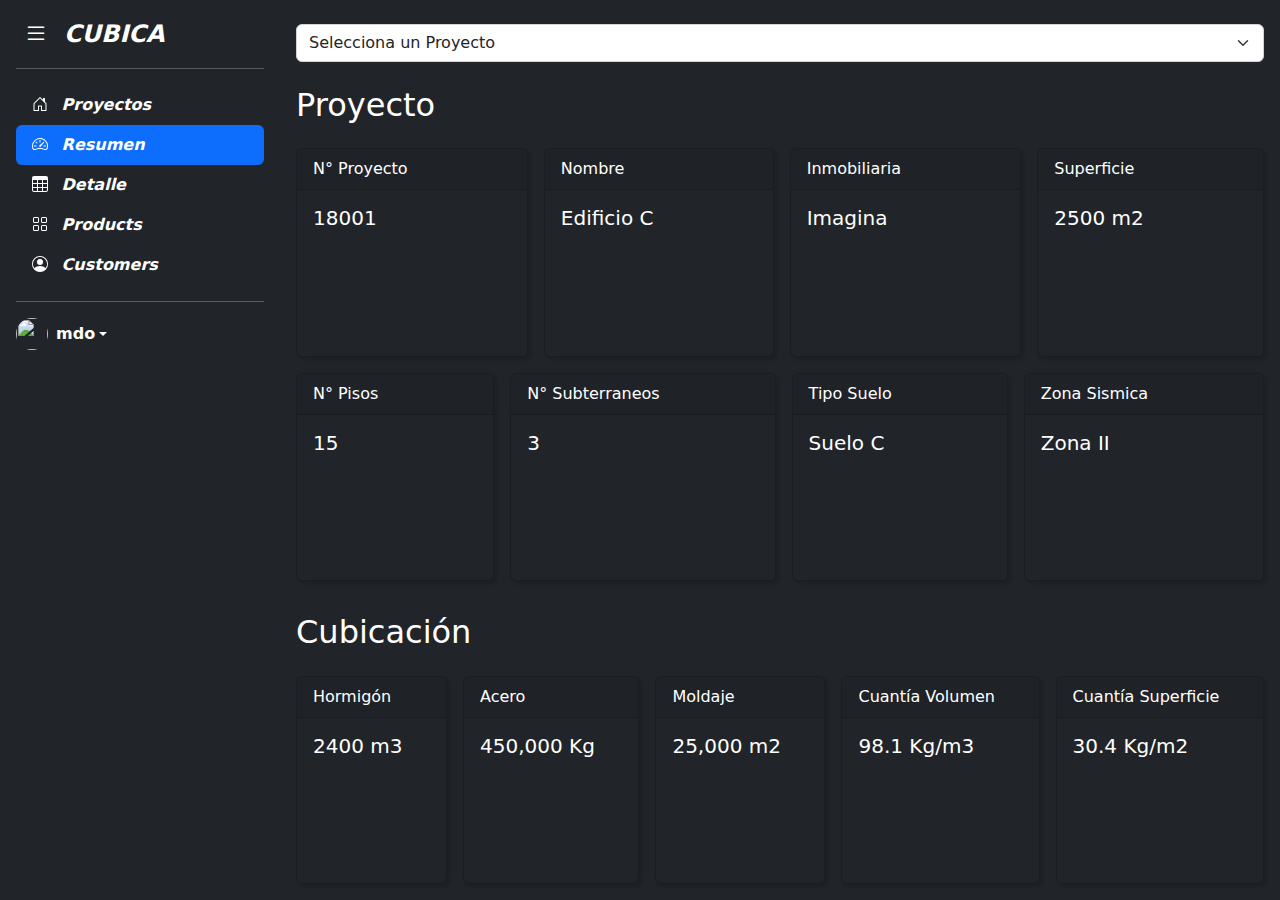
==== pages/dashboard.html @ cfa1e3fc "listadoDashboard" ====
<!doctype html>
<html lang="en">

<head>
  <meta charset="utf-8">
  <meta name="viewport" content="width=device-width, initial-scale=1">
  <meta name="description" content="">
  <meta name="author" content="Gabriel Jordan">
  <title>Cubicaciones Resumen</title>

  <!-- CSS only -->
  <link rel="stylesheet" href="../css/bootstrap.min.css">
  <link rel="stylesheet" href="../css/style.css">
  <link rel="stylesheet" href="../css/home.css">
  <link rel="stylesheet" href="https://cdn.jsdelivr.net/npm/bootstrap-icons@1.10.2/font/bootstrap-icons.css">

</head>

<body>

  <svg xmlns="http://www.w3.org/2000/svg" style="display: none;">
    <symbol id="bootstrap" viewBox="0 0 118 94">
      <title>Bootstrap</title>
      <path fill-rule="evenodd" clip-rule="evenodd"
        d="M24.509 0c-6.733 0-11.715 5.893-11.492 12.284.214 6.14-.064 14.092-2.066 20.577C8.943 39.365 5.547 43.485 0 44.014v5.972c5.547.529 8.943 4.649 10.951 11.153 2.002 6.485 2.28 14.437 2.066 20.577C12.794 88.106 17.776 94 24.51 94H93.5c6.733 0 11.714-5.893 11.491-12.284-.214-6.14.064-14.092 2.066-20.577 2.009-6.504 5.396-10.624 10.943-11.153v-5.972c-5.547-.529-8.934-4.649-10.943-11.153-2.002-6.484-2.28-14.437-2.066-20.577C105.214 5.894 100.233 0 93.5 0H24.508zM80 57.863C80 66.663 73.436 72 62.543 72H44a2 2 0 01-2-2V24a2 2 0 012-2h18.437c9.083 0 15.044 4.92 15.044 12.474 0 5.302-4.01 10.049-9.119 10.88v.277C75.317 46.394 80 51.21 80 57.863zM60.521 28.34H49.948v14.934h8.905c6.884 0 10.68-2.772 10.68-7.727 0-4.643-3.264-7.207-9.012-7.207zM49.948 49.2v16.458H60.91c7.167 0 10.964-2.876 10.964-8.281 0-5.406-3.903-8.178-11.425-8.178H49.948z">
      </path>
    </symbol>
    <symbol id="home" viewBox="0 0 16 16">
      <path
        d="M8.354 1.146a.5.5 0 0 0-.708 0l-6 6A.5.5 0 0 0 1.5 7.5v7a.5.5 0 0 0 .5.5h4.5a.5.5 0 0 0 .5-.5v-4h2v4a.5.5 0 0 0 .5.5H14a.5.5 0 0 0 .5-.5v-7a.5.5 0 0 0-.146-.354L13 5.793V2.5a.5.5 0 0 0-.5-.5h-1a.5.5 0 0 0-.5.5v1.293L8.354 1.146zM2.5 14V7.707l5.5-5.5 5.5 5.5V14H10v-4a.5.5 0 0 0-.5-.5h-3a.5.5 0 0 0-.5.5v4H2.5z" />
    </symbol>
    <symbol id="speedometer2" viewBox="0 0 16 16">
      <path
        d="M8 4a.5.5 0 0 1 .5.5V6a.5.5 0 0 1-1 0V4.5A.5.5 0 0 1 8 4zM3.732 5.732a.5.5 0 0 1 .707 0l.915.914a.5.5 0 1 1-.708.708l-.914-.915a.5.5 0 0 1 0-.707zM2 10a.5.5 0 0 1 .5-.5h1.586a.5.5 0 0 1 0 1H2.5A.5.5 0 0 1 2 10zm9.5 0a.5.5 0 0 1 .5-.5h1.5a.5.5 0 0 1 0 1H12a.5.5 0 0 1-.5-.5zm.754-4.246a.389.389 0 0 0-.527-.02L7.547 9.31a.91.91 0 1 0 1.302 1.258l3.434-4.297a.389.389 0 0 0-.029-.518z" />
      <path fill-rule="evenodd"
        d="M0 10a8 8 0 1 1 15.547 2.661c-.442 1.253-1.845 1.602-2.932 1.25C11.309 13.488 9.475 13 8 13c-1.474 0-3.31.488-4.615.911-1.087.352-2.49.003-2.932-1.25A7.988 7.988 0 0 1 0 10zm8-7a7 7 0 0 0-6.603 9.329c.203.575.923.876 1.68.63C4.397 12.533 6.358 12 8 12s3.604.532 4.923.96c.757.245 1.477-.056 1.68-.631A7 7 0 0 0 8 3z" />
    </symbol>
    <symbol id="table" viewBox="0 0 16 16">
      <path
        d="M0 2a2 2 0 0 1 2-2h12a2 2 0 0 1 2 2v12a2 2 0 0 1-2 2H2a2 2 0 0 1-2-2V2zm15 2h-4v3h4V4zm0 4h-4v3h4V8zm0 4h-4v3h3a1 1 0 0 0 1-1v-2zm-5 3v-3H6v3h4zm-5 0v-3H1v2a1 1 0 0 0 1 1h3zm-4-4h4V8H1v3zm0-4h4V4H1v3zm5-3v3h4V4H6zm4 4H6v3h4V8z" />
    </symbol>
    <symbol id="people-circle" viewBox="0 0 16 16">
      <path d="M11 6a3 3 0 1 1-6 0 3 3 0 0 1 6 0z" />
      <path fill-rule="evenodd"
        d="M0 8a8 8 0 1 1 16 0A8 8 0 0 1 0 8zm8-7a7 7 0 0 0-5.468 11.37C3.242 11.226 4.805 10 8 10s4.757 1.225 5.468 2.37A7 7 0 0 0 8 1z" />
    </symbol>
    <symbol id="grid" viewBox="0 0 16 16">
      <path
        d="M1 2.5A1.5 1.5 0 0 1 2.5 1h3A1.5 1.5 0 0 1 7 2.5v3A1.5 1.5 0 0 1 5.5 7h-3A1.5 1.5 0 0 1 1 5.5v-3zM2.5 2a.5.5 0 0 0-.5.5v3a.5.5 0 0 0 .5.5h3a.5.5 0 0 0 .5-.5v-3a.5.5 0 0 0-.5-.5h-3zm6.5.5A1.5 1.5 0 0 1 10.5 1h3A1.5 1.5 0 0 1 15 2.5v3A1.5 1.5 0 0 1 13.5 7h-3A1.5 1.5 0 0 1 9 5.5v-3zm1.5-.5a.5.5 0 0 0-.5.5v3a.5.5 0 0 0 .5.5h3a.5.5 0 0 0 .5-.5v-3a.5.5 0 0 0-.5-.5h-3zM1 10.5A1.5 1.5 0 0 1 2.5 9h3A1.5 1.5 0 0 1 7 10.5v3A1.5 1.5 0 0 1 5.5 15h-3A1.5 1.5 0 0 1 1 13.5v-3zm1.5-.5a.5.5 0 0 0-.5.5v3a.5.5 0 0 0 .5.5h3a.5.5 0 0 0 .5-.5v-3a.5.5 0 0 0-.5-.5h-3zm6.5.5A1.5 1.5 0 0 1 10.5 9h3a1.5 1.5 0 0 1 1.5 1.5v3a1.5 1.5 0 0 1-1.5 1.5h-3A1.5 1.5 0 0 1 9 13.5v-3zm1.5-.5a.5.5 0 0 0-.5.5v3a.5.5 0 0 0 .5.5h3a.5.5 0 0 0 .5-.5v-3a.5.5 0 0 0-.5-.5h-3z" />
    </symbol>
    <symbol id="collection" viewBox="0 0 16 16">
      <path
        d="M2.5 3.5a.5.5 0 0 1 0-1h11a.5.5 0 0 1 0 1h-11zm2-2a.5.5 0 0 1 0-1h7a.5.5 0 0 1 0 1h-7zM0 13a1.5 1.5 0 0 0 1.5 1.5h13A1.5 1.5 0 0 0 16 13V6a1.5 1.5 0 0 0-1.5-1.5h-13A1.5 1.5 0 0 0 0 6v7zm1.5.5A.5.5 0 0 1 1 13V6a.5.5 0 0 1 .5-.5h13a.5.5 0 0 1 .5.5v7a.5.5 0 0 1-.5.5h-13z" />
    </symbol>
    <symbol id="calendar3" viewBox="0 0 16 16">
      <path
        d="M14 0H2a2 2 0 0 0-2 2v12a2 2 0 0 0 2 2h12a2 2 0 0 0 2-2V2a2 2 0 0 0-2-2zM1 3.857C1 3.384 1.448 3 2 3h12c.552 0 1 .384 1 .857v10.286c0 .473-.448.857-1 .857H2c-.552 0-1-.384-1-.857V3.857z" />
      <path
        d="M6.5 7a1 1 0 1 0 0-2 1 1 0 0 0 0 2zm3 0a1 1 0 1 0 0-2 1 1 0 0 0 0 2zm3 0a1 1 0 1 0 0-2 1 1 0 0 0 0 2zm-9 3a1 1 0 1 0 0-2 1 1 0 0 0 0 2zm3 0a1 1 0 1 0 0-2 1 1 0 0 0 0 2zm3 0a1 1 0 1 0 0-2 1 1 0 0 0 0 2zm3 0a1 1 0 1 0 0-2 1 1 0 0 0 0 2zm-9 3a1 1 0 1 0 0-2 1 1 0 0 0 0 2zm3 0a1 1 0 1 0 0-2 1 1 0 0 0 0 2zm3 0a1 1 0 1 0 0-2 1 1 0 0 0 0 2z" />
    </symbol>
    <symbol id="chat-quote-fill" viewBox="0 0 16 16">
      <path
        d="M16 8c0 3.866-3.582 7-8 7a9.06 9.06 0 0 1-2.347-.306c-.584.296-1.925.864-4.181 1.234-.2.032-.352-.176-.273-.362.354-.836.674-1.95.77-2.966C.744 11.37 0 9.76 0 8c0-3.866 3.582-7 8-7s8 3.134 8 7zM7.194 6.766a1.688 1.688 0 0 0-.227-.272 1.467 1.467 0 0 0-.469-.324l-.008-.004A1.785 1.785 0 0 0 5.734 6C4.776 6 4 6.746 4 7.667c0 .92.776 1.666 1.734 1.666.343 0 .662-.095.931-.26-.137.389-.39.804-.81 1.22a.405.405 0 0 0 .011.59c.173.16.447.155.614-.01 1.334-1.329 1.37-2.758.941-3.706a2.461 2.461 0 0 0-.227-.4zM11 9.073c-.136.389-.39.804-.81 1.22a.405.405 0 0 0 .012.59c.172.16.446.155.613-.01 1.334-1.329 1.37-2.758.942-3.706a2.466 2.466 0 0 0-.228-.4 1.686 1.686 0 0 0-.227-.273 1.466 1.466 0 0 0-.469-.324l-.008-.004A1.785 1.785 0 0 0 10.07 6c-.957 0-1.734.746-1.734 1.667 0 .92.777 1.666 1.734 1.666.343 0 .662-.095.931-.26z" />
    </symbol>
    <symbol id="cpu-fill" viewBox="0 0 16 16">
      <path d="M6.5 6a.5.5 0 0 0-.5.5v3a.5.5 0 0 0 .5.5h3a.5.5 0 0 0 .5-.5v-3a.5.5 0 0 0-.5-.5h-3z" />
      <path
        d="M5.5.5a.5.5 0 0 0-1 0V2A2.5 2.5 0 0 0 2 4.5H.5a.5.5 0 0 0 0 1H2v1H.5a.5.5 0 0 0 0 1H2v1H.5a.5.5 0 0 0 0 1H2v1H.5a.5.5 0 0 0 0 1H2A2.5 2.5 0 0 0 4.5 14v1.5a.5.5 0 0 0 1 0V14h1v1.5a.5.5 0 0 0 1 0V14h1v1.5a.5.5 0 0 0 1 0V14h1v1.5a.5.5 0 0 0 1 0V14a2.5 2.5 0 0 0 2.5-2.5h1.5a.5.5 0 0 0 0-1H14v-1h1.5a.5.5 0 0 0 0-1H14v-1h1.5a.5.5 0 0 0 0-1H14v-1h1.5a.5.5 0 0 0 0-1H14A2.5 2.5 0 0 0 11.5 2V.5a.5.5 0 0 0-1 0V2h-1V.5a.5.5 0 0 0-1 0V2h-1V.5a.5.5 0 0 0-1 0V2h-1V.5zm1 4.5h3A1.5 1.5 0 0 1 11 6.5v3A1.5 1.5 0 0 1 9.5 11h-3A1.5 1.5 0 0 1 5 9.5v-3A1.5 1.5 0 0 1 6.5 5z" />
    </symbol>
    <symbol id="gear-fill" viewBox="0 0 16 16">
      <path
        d="M9.405 1.05c-.413-1.4-2.397-1.4-2.81 0l-.1.34a1.464 1.464 0 0 1-2.105.872l-.31-.17c-1.283-.698-2.686.705-1.987 1.987l.169.311c.446.82.023 1.841-.872 2.105l-.34.1c-1.4.413-1.4 2.397 0 2.81l.34.1a1.464 1.464 0 0 1 .872 2.105l-.17.31c-.698 1.283.705 2.686 1.987 1.987l.311-.169a1.464 1.464 0 0 1 2.105.872l.1.34c.413 1.4 2.397 1.4 2.81 0l.1-.34a1.464 1.464 0 0 1 2.105-.872l.31.17c1.283.698 2.686-.705 1.987-1.987l-.169-.311a1.464 1.464 0 0 1 .872-2.105l.34-.1c1.4-.413 1.4-2.397 0-2.81l-.34-.1a1.464 1.464 0 0 1-.872-2.105l.17-.31c.698-1.283-.705-2.686-1.987-1.987l-.311.169a1.464 1.464 0 0 1-2.105-.872l-.1-.34zM8 10.93a2.929 2.929 0 1 1 0-5.86 2.929 2.929 0 0 1 0 5.858z" />
    </symbol>
    <symbol id="speedometer" viewBox="0 0 16 16">
      <path
        d="M8 2a.5.5 0 0 1 .5.5V4a.5.5 0 0 1-1 0V2.5A.5.5 0 0 1 8 2zM3.732 3.732a.5.5 0 0 1 .707 0l.915.914a.5.5 0 1 1-.708.708l-.914-.915a.5.5 0 0 1 0-.707zM2 8a.5.5 0 0 1 .5-.5h1.586a.5.5 0 0 1 0 1H2.5A.5.5 0 0 1 2 8zm9.5 0a.5.5 0 0 1 .5-.5h1.5a.5.5 0 0 1 0 1H12a.5.5 0 0 1-.5-.5zm.754-4.246a.389.389 0 0 0-.527-.02L7.547 7.31A.91.91 0 1 0 8.85 8.569l3.434-4.297a.389.389 0 0 0-.029-.518z" />
      <path fill-rule="evenodd"
        d="M6.664 15.889A8 8 0 1 1 9.336.11a8 8 0 0 1-2.672 15.78zm-4.665-4.283A11.945 11.945 0 0 1 8 10c2.186 0 4.236.585 6.001 1.606a7 7 0 1 0-12.002 0z" />
    </symbol>
    <symbol id="toggles2" viewBox="0 0 16 16">
      <path d="M9.465 10H12a2 2 0 1 1 0 4H9.465c.34-.588.535-1.271.535-2 0-.729-.195-1.412-.535-2z" />
      <path
        d="M6 15a3 3 0 1 0 0-6 3 3 0 0 0 0 6zm0 1a4 4 0 1 1 0-8 4 4 0 0 1 0 8zm.535-10a3.975 3.975 0 0 1-.409-1H4a1 1 0 0 1 0-2h2.126c.091-.355.23-.69.41-1H4a2 2 0 1 0 0 4h2.535z" />
      <path d="M14 4a4 4 0 1 1-8 0 4 4 0 0 1 8 0z" />
    </symbol>
    <symbol id="tools" viewBox="0 0 16 16">
      <path
        d="M1 0L0 1l2.2 3.081a1 1 0 0 0 .815.419h.07a1 1 0 0 1 .708.293l2.675 2.675-2.617 2.654A3.003 3.003 0 0 0 0 13a3 3 0 1 0 5.878-.851l2.654-2.617.968.968-.305.914a1 1 0 0 0 .242 1.023l3.356 3.356a1 1 0 0 0 1.414 0l1.586-1.586a1 1 0 0 0 0-1.414l-3.356-3.356a1 1 0 0 0-1.023-.242L10.5 9.5l-.96-.96 2.68-2.643A3.005 3.005 0 0 0 16 3c0-.269-.035-.53-.102-.777l-2.14 2.141L12 4l-.364-1.757L13.777.102a3 3 0 0 0-3.675 3.68L7.462 6.46 4.793 3.793a1 1 0 0 1-.293-.707v-.071a1 1 0 0 0-.419-.814L1 0zm9.646 10.646a.5.5 0 0 1 .708 0l3 3a.5.5 0 0 1-.708.708l-3-3a.5.5 0 0 1 0-.708zM3 11l.471.242.529.026.287.445.445.287.026.529L5 13l-.242.471-.026.529-.445.287-.287.445-.529.026L3 15l-.471-.242L2 14.732l-.287-.445L1.268 14l-.026-.529L1 13l.242-.471.026-.529.445-.287.287-.445.529-.026L3 11z" />
    </symbol>
    <symbol id="chevron-right" viewBox="0 0 16 16">
      <path fill-rule="evenodd"
        d="M4.646 1.646a.5.5 0 0 1 .708 0l6 6a.5.5 0 0 1 0 .708l-6 6a.5.5 0 0 1-.708-.708L10.293 8 4.646 2.354a.5.5 0 0 1 0-.708z" />
    </symbol>
    <symbol id="geo-fill" viewBox="0 0 16 16">
      <path fill-rule="evenodd"
        d="M4 4a4 4 0 1 1 4.5 3.969V13.5a.5.5 0 0 1-1 0V7.97A4 4 0 0 1 4 3.999zm2.493 8.574a.5.5 0 0 1-.411.575c-.712.118-1.28.295-1.655.493a1.319 1.319 0 0 0-.37.265.301.301 0 0 0-.057.09V14l.002.008a.147.147 0 0 0 .016.033.617.617 0 0 0 .145.15c.165.13.435.27.813.395.751.25 1.82.414 3.024.414s2.273-.163 3.024-.414c.378-.126.648-.265.813-.395a.619.619 0 0 0 .146-.15.148.148 0 0 0 .015-.033L12 14v-.004a.301.301 0 0 0-.057-.09 1.318 1.318 0 0 0-.37-.264c-.376-.198-.943-.375-1.655-.493a.5.5 0 1 1 .164-.986c.77.127 1.452.328 1.957.594C12.5 13 13 13.4 13 14c0 .426-.26.752-.544.977-.29.228-.68.413-1.116.558-.878.293-2.059.465-3.34.465-1.281 0-2.462-.172-3.34-.465-.436-.145-.826-.33-1.116-.558C3.26 14.752 3 14.426 3 14c0-.599.5-1 .961-1.243.505-.266 1.187-.467 1.957-.594a.5.5 0 0 1 .575.411z" />
    </symbol>
  </svg>

  <main class="d-flex flex-nowrap ">
    <!-- <button class="btn btn-secondary m-2 position-absolute rounded-circle bg-dark">
      <i class="bi bi-list" style="font-size: 1.5rem;"></i>
    </button> -->
    <h1 class="visually-hidden">Sidebars examples</h1>
    <div class="d-flex flex-column flex-shrink-0 p-3 text-bg-dark d-none d-sm-inline" style="width: 280px; height: 100vh;" id="navBarDesktop">
      <a href="https://www.btd.cl" class="d-flex align-items-center mb-3 mb-md-0 me-md-auto text-white text-decoration-none">
        <i class="bi bi-list mx-2" style="font-size: 1.5rem;"></i>
        <span class="fs-4 mx-2 fst-italic fw-semibold">CUBICA</span>
      </a>
      <hr>
      <ul class="nav nav-pills flex-column mb-auto fst-italic fw-semibold">
        <li class="nav-item">
          <a href="./home.html" class="nav-link text-white" aria-current="page">
            <svg class="bi pe-none me-2" width="16" height="16">
              <use xlink:href="#home" />
            </svg>
            Proyectos
          </a>
        </li>
        <li>
          <a href="#" class="nav-link text-white active">
            <svg class="bi pe-none me-2" width="16" height="16">
              <use xlink:href="#speedometer2" />
            </svg>
            Resumen
          </a>
        </li>
        <li>
          <a href="./detalle.html" class="nav-link text-white">
            <svg class="bi pe-none me-2" width="16" height="16">
              <use xlink:href="#table" />
            </svg>
            Detalle
          </a>
        </li>
        <li>
          <a href="#" class="nav-link text-white">
            <svg class="bi pe-none me-2" width="16" height="16">
              <use xlink:href="#grid" />
            </svg>
            Products
          </a>
        </li>
        <li>
          <a href="#" class="nav-link text-white">
            <svg class="bi pe-none me-2" width="16" height="16">
              <use xlink:href="#people-circle" />
            </svg>
            Customers
          </a>
        </li>
      </ul>
      <hr>
      <div class="dropdown">
        <a href="#" class="d-flex align-items-center text-white text-decoration-none dropdown-toggle"
          data-bs-toggle="dropdown" aria-expanded="false">
          <img src="https://github.com/mdo.png" alt="" width="32" height="32" class="rounded-circle me-2">
          <strong>mdo</strong>
        </a>
        <ul class="dropdown-menu dropdown-menu-dark text-small shadow">
          <li><a class="dropdown-item" href="#">New project...</a></li>
          <li><a class="dropdown-item" href="#">Settings</a></li>
          <li><a class="dropdown-item" href="#">Profile</a></li>
          <li>
            <hr class="dropdown-divider">
          </li>
          <li><a class="dropdown-item" href="#">Sign out</a></li>
        </ul>
      </div>
    </div>

    
    <div class="d-flex flex-column flex-shrink-0 bg-dark d-sm-none justify-content-center align-items-center " style="width: auto;" id="navBarMobile">
      <a href="https://www.btd.cl" class="d-block py-3 link-light text-decoration-none" title="Icon-only" data-bs-toggle="tooltip" data-bs-placement="right" onclick="">
        <i class="bi bi-list mx-2" style="font-size: 1.5rem;"></i>
        <span class="visually-hidden">Icon-only</span>
      </a>
      <ul class="nav nav-pills nav-flush flex-column mb-auto text-center">
        <li class="nav-item">
          <a href="./home.html" class="nav-link link-light py-3 border-bottom rounded-0" aria-current="page" title="Home" data-bs-toggle="tooltip" data-bs-placement="right">
            <svg class="bi pe-none" width="24" height="24" role="img" aria-label="Home"><use xlink:href="#home"/></svg>
          </a>
        </li>
        <li>
          <a href="#" class="nav-link active link-light py-3 border-bottom rounded-0" title="Resumen" data-bs-toggle="tooltip" data-bs-placement="right">
            <svg class="bi pe-none" width="24" height="24" role="img" aria-label="Dashboard"><use xlink:href="#speedometer2"/></svg>
          </a>
        </li>
        <li>
          <a href="./detalle.html" class="nav-link link-light py-3 border-bottom rounded-0" title="Detalle" data-bs-toggle="tooltip" data-bs-placement="right">
            <svg class="bi pe-none" width="24" height="24" role="img" aria-label="Orders"><use xlink:href="#table"/></svg>
          </a>
        </li>
        <li>
          <a href="#" class="nav-link link-light py-3 border-bottom rounded-0" title="Products" data-bs-toggle="tooltip" data-bs-placement="right">
            <svg class="bi pe-none" width="24" height="24" role="img" aria-label="Products"><use xlink:href="#grid"/></svg>
          </a>
        </li>
        <li>
          <a href="#" class="nav-link link-light py-3 border-bottom rounded-0" title="Customers" data-bs-toggle="tooltip" data-bs-placement="right">
            <svg class="bi pe-none" width="24" height="24" role="img" aria-label="Customers"><use xlink:href="#people-circle"/></svg>
          </a>
        </li>
      </ul>
      <div class="dropdown border-top px-2">
        <a href="#" class="d-flex align-items-center justify-content-center py-3 link-light text-decoration-none dropdown-toggle" data-bs-toggle="dropdown" aria-expanded="false">
          <img src="https://github.com/mdo.png" alt="mdo" width="24" height="24" class="rounded-circle">
        </a>
        <ul class="dropdown-menu text-small shadow">
          <li><a class="dropdown-item" href="#">New project...</a></li>
          <li><a class="dropdown-item" href="#">Settings</a></li>
          <li><a class="dropdown-item" href="#">Profile</a></li>
          <li><hr class="dropdown-divider"></li>
          <li><a class="dropdown-item" href="#">Sign out</a></li>
        </ul>
      </div>
    </div>

    <div class="col d-flex flex-column overflow-auto bg-dark scroll p-3 gap-2 gap-sm-3">
      <input type="file" name="cbc" id="cbcExcel" src="../database/cubicaciones.xlsm" style="display: none;">
      <!-- <input class="form-control my-3 w-50 align-self-center" id="searchInput" type="text" placeholder="Buscar" aria-label="default input example" onkeyup="tableSearch()"> -->
      <select class="form-select my-2  align-self-center" aria-label="Default select example" id="proyectselector"  onchange="proyectListChange()">
        <option selected>Selecciona un Proyecto</option>
      </select>
      
      <h2 class="text-white">Proyecto</h2>
      <div class="d-flex flex-row gap-2 gap-sm-3 flex-fill flex-wrap">

        <div class="card card-shadow bg-dark text-white flex-fill" style="max-width: auto;" id="card_Codigo">
          <div class="card-header">N° Proyecto</div>
          <div class="card-body">
            <h5 class="card-title">18001</h5>
            <p class="card-text"></p>
          </div>
        </div>

        <div class="card card-shadow bg-dark text-white flex-fill" style="max-width: auto;" id="card_Proyecto">
          <div class="card-header">Nombre</div>
          <div class="card-body">
            <h5 class="card-title">Edificio C</h5>
            <p class="card-text"></p>
          </div>
        </div>
  
        <div class="card card-shadow bg-dark text-white flex-fill" style="max-width: auto;" id="card_Inmobiliaria">
          <div class="card-header">Inmobiliaria</div>
          <div class="card-body">
            <h5 class="card-title">Imagina</h5>
            <p class="card-text"></p>
          </div>
        </div>

        <div class="card card-shadow bg-dark text-white flex-fill" style="max-width: auto;" id="card_Superficie">
          <div class="card-header">Superficie</div>
          <div class="card-body">
            <h5 class="card-title">2500 m2</h5>
            <p class="card-text"></p>
          </div>
        </div>

      </div>

      <div class="d-flex flex-row gap-2 gap-sm-3 flex-fill flex-wrap">

        <div class="card card-shadow bg-dark text-white flex-fill" style="max-width: auto;" id="card_Pisos">
          <div class="card-header">N° Pisos</div>
          <div class="card-body">
            <h5 class="card-title">15</h5>
            <p class="card-text"></p>
          </div>
        </div>

        <div class="card card-shadow bg-dark text-white flex-fill" style="max-width: auto;" id="card_Subs">
          <div class="card-header">N° Subterraneos</div>
          <div class="card-body">
            <h5 class="card-title">3</h5>
            <p class="card-text"></p>
          </div>
        </div>

        <div class="card card-shadow bg-dark text-white flex-fill" style="max-width: auto;" id="card_Suelo">
          <div class="card-header">Tipo Suelo</div>
          <div class="card-body">
            <h5 class="card-title">Suelo C</h5>
            <p class="card-text"></p>
          </div>
        </div>

        <div class="card card-shadow bg-dark text-white flex-fill" style="max-width: auto;" id="card_Zona">
          <div class="card-header">Zona Sismica</div>
          <div class="card-body">
            <h5 class="card-title">Zona II</h5>
            <p class="card-text"></p>
          </div>
        </div>

      </div>

      <h2 class="text-white mt-3">Cubicación</h2>
      <div class="d-flex flex-row  gap-2 gap-sm-3 flex-fill flex-wrap">

          <div class="card card-shadow bg-dark text-white flex-fill" style="max-width: auto;" id="card_Hormigon">
            <div class="card-header">Hormigón</div>
            <div class="card-body">
              <h5 class="card-title">2400 m3</h5>
              <p class="card-text"></p>
            </div>
          </div>

          <div class="card card-shadow bg-dark text-white flex-fill" style="max-width: auto;" id="card_Acero">
            <div class="card-header">Acero</div>
            <div class="card-body">
              <h5 class="card-title">450,000 Kg</h5>
              <p class="card-text"></p>
            </div>
          </div>

          <div class="card card-shadow bg-dark text-white flex-fill" style="max-width: auto;" id="card_Moldaje">
            <div class="card-header">Moldaje</div>
            <div class="card-body">
              <h5 class="card-title">25,000 m2</h5>
              <p class="card-text"></p>
            </div>
          </div>

          <div class="card card-shadow bg-dark text-white flex-fill" style="max-width: auto;" id="card_CuantiaV">
            <div class="card-header">Cuantía Volumen</div>
            <div class="card-body">
              <h5 class="card-title">98.1 Kg/m3</h5>
              <p class="card-text"></p>
            </div>
          </div>

          <div class="card card-shadow bg-dark text-white flex-fill" style="max-width: auto;" id="card_CuantiaS">
            <div class="card-header">Cuantía Superficie</div>
            <div class="card-body">
              <h5 class="card-title">30.4 Kg/m2</h5>
              <p class="card-text"></p>
            </div>
          </div>

      </div>
      
        


    </div>



  </main>


  <script src="https://unpkg.com/read-excel-file@5.x/bundle/read-excel-file.min.js"></script>
  <script src="../js/bootstrap.bundle.min.js"></script>
  <script src="../js/dashboard.js"></script>
  
  

</body>

</html>
---- css/style.css ----
*{  margin: 0;
    padding: 0;
    box-sizing: border-box;
    /* background-color: rgb(33, 37, 41); */
}
/* Sign In */
.bd-placeholder-img {
    font-size: 1.125rem;
    text-anchor: middle;
    -webkit-user-select: none;
    -moz-user-select: none;
    user-select: none;
}

@media (min-width: 768px) {
    .bd-placeholder-img-lg {
        font-size: 3.5rem;
    }
}

.b-example-divider {
    height: 3rem;
    background-color: rgba(0, 0, 0, 0.1);
    border: solid rgba(0, 0, 0, .15);
    border-width: 1px 0;
    box-shadow: inset 0 .5em 1.5em rgba(0, 0, 0, .1), inset 0 .125em .5em rgba(0, 0, 0, .15);
}

.b-example-vr {
    flex-shrink: 0;
    width: 1.5rem;
    height: 100vh;
}

.bi {
    vertical-align: -.125em;
    fill: currentColor;
}

.nav-scroller {
    position: relative;
    z-index: 2;
    height: 2.75rem;
    overflow-y: hidden;
}

.nav-scroller .nav {
    display: flex;
    flex-wrap: nowrap;
    padding-bottom: 1rem;
    margin-top: -1px;
    overflow-x: auto;
    text-align: center;
    white-space: nowrap;
    -webkit-overflow-scrolling: touch;
}

.card-shadow{
    /* box-shadow: rgba(0, 0, 0, 0.25) 0px 2px 5px -1px, rgba(0, 0, 0, 0.3) 0px 1px 3px -1px; */
    /* box-shadow: rgba(0, 0, 0, 0.2) 0px 5px 5px 0px; */
    /* box-shadow: rgba(5, 11, 14, 0.12) 0px 2px 4px 0px, rgba(6, 13, 15, 0.32) 0px 2px 16px 0px; */
    box-shadow: rgba(0, 0, 0, 0.15) 2.4px 2.4px 3.2px;
}
---- css/home.css ----
:root {
  --vh:vh;
}

body {
  min-height: 100vh;
  min-height: -webkit-fill-available;
  min-height: calc(var(--vh, 1vh) * 100);
}

html {
  height: -webkit-fill-available;
}

main {
  height: 100vh;
  height: -webkit-fill-available;
  height: calc(var(--vh, 1vh) * 100);
  max-height: 100vh;
  overflow-x: auto;
  overflow-y: hidden;
}

.dropdown-toggle { outline: 0; }

.btn-toggle {
  padding: .25rem .5rem;
  font-weight: 600;
  color: rgba(0, 0, 0, .65);
  background-color: transparent;
}
.btn-toggle:hover,
.btn-toggle:focus {
  color: rgba(0, 0, 0, .85);
  background-color: #d2f4ea;
}

.btn-toggle::before {
  width: 1.25em;
  line-height: 0;
  content: url("data:image/svg+xml,%3csvg xmlns='http://www.w3.org/2000/svg' width='16' height='16' viewBox='0 0 16 16'%3e%3cpath fill='none' stroke='rgba%280,0,0,.5%29' stroke-linecap='round' stroke-linejoin='round' stroke-width='2' d='M5 14l6-6-6-6'/%3e%3c/svg%3e");
  transition: transform .35s ease;
  transform-origin: .5em 50%;
}

.btn-toggle[aria-expanded="true"] {
  color: rgba(0, 0, 0, .85);
}
.btn-toggle[aria-expanded="true"]::before {
  transform: rotate(90deg);
}
.btn-toggle-nav a {
  padding: .1875rem .5rem;
  margin-top: .125rem;
  margin-left: 1.25rem;
}
.btn-toggle-nav a:hover,
.btn-toggle-nav a:focus {
  background-color: #d2f4ea;
}

.scrollarea {
  overflow-y: auto;
}

.dropdown-filtered { 
  font-weight: bold; 
}
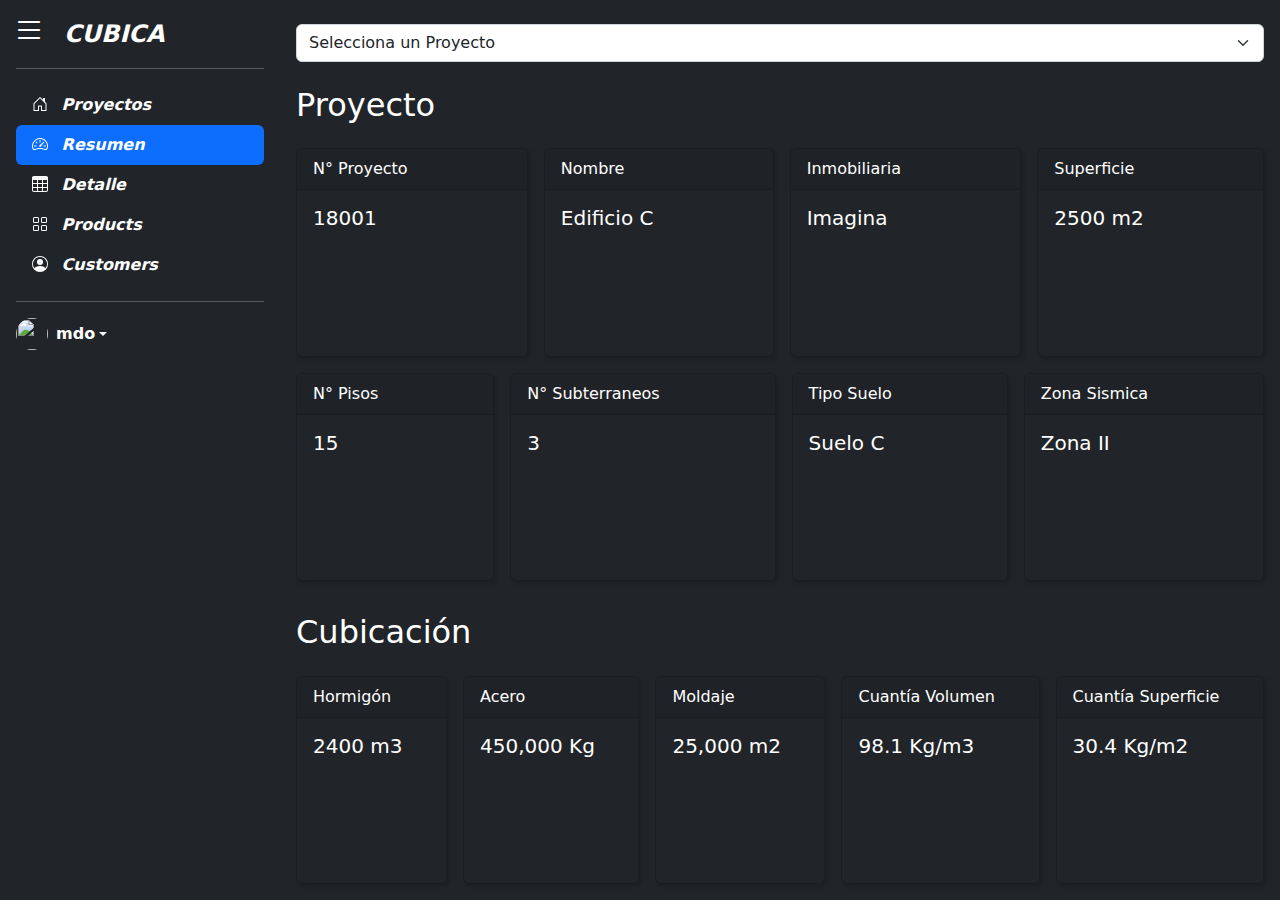
==== commit f77f0f6e: "navoffcanvas" ====
--- a/pages/dashboard.html
+++ b/pages/dashboard.html
@@ -169,16 +169,18 @@
       </div>
     </div>
 
+    <a class="d-block p-0 link-light text-decoration-none position-absolute" data-bs-toggle="collapse" href="#navBarMobile" role="button" aria-expanded="false" aria-controls="navBarMobile">
+      <button type="button" class="btn btn-dark" >
+        <i class="bi bi-list" style="font-size: 2rem;"></i>
+      </button>
+    </a>
     
-    <div class="d-flex flex-column flex-shrink-0 bg-dark d-sm-none justify-content-center align-items-center " style="width: auto;" id="navBarMobile">
-      <a href="https://www.btd.cl" class="d-block py-3 link-light text-decoration-none" title="Icon-only" data-bs-toggle="tooltip" data-bs-placement="right" onclick="">
-        <i class="bi bi-list mx-2" style="font-size: 1.5rem;"></i>
-        <span class="visually-hidden">Icon-only</span>
-      </a>
-      <ul class="nav nav-pills nav-flush flex-column mb-auto text-center">
+    <div class="d-flex flex-column flex-shrink-0 bg-dark d-sm-none justify-content-center align-items-center offcanvas offcanvas-start" style="width: auto;" id="navBarMobile">
+
+      <ul class="nav nav-pills nav-flush flex-column mb-auto text-center ">
         <li class="nav-item">
-          <a href="./home.html" class="nav-link link-light py-3 border-bottom rounded-0" aria-current="page" title="Home" data-bs-toggle="tooltip" data-bs-placement="right">
-            <svg class="bi pe-none" width="24" height="24" role="img" aria-label="Home"><use xlink:href="#home"/></svg>
+          <a class="d-block py-3 link-light border-bottom rounded-0" data-bs-toggle="collapse" href="#navBarMobile" role="button" aria-expanded="false" aria-controls="navBarMobile">
+            <button type="button" class="btn-close btn-close-white" aria-label="Close"></button>
           </a>
         </li>
         <li>
@@ -262,7 +264,7 @@
 
       <div class="d-flex flex-row gap-2 gap-sm-3 flex-fill flex-wrap">
 
-        <div class="card card-shadow bg-dark text-white flex-fill" style="max-width: auto;" id="card_Pisos">
+        <div class="card card-shadow card-transition bg-dark text-white flex-fill" style="max-width: auto;" id="card_Pisos">
           <div class="card-header">N° Pisos</div>
           <div class="card-body">
             <h5 class="card-title">15</h5>
@@ -270,7 +272,7 @@
           </div>
         </div>
 
-        <div class="card card-shadow bg-dark text-white flex-fill" style="max-width: auto;" id="card_Subs">
+        <div class="card card-shadow card-transition bg-dark text-white flex-fill" style="max-width: auto;" id="card_Subs">
           <div class="card-header">N° Subterraneos</div>
           <div class="card-body">
             <h5 class="card-title">3</h5>
@@ -278,7 +280,7 @@
           </div>
         </div>
 
-        <div class="card card-shadow bg-dark text-white flex-fill" style="max-width: auto;" id="card_Suelo">
+        <div class="card card-shadow card-transition bg-dark text-white flex-fill" style="max-width: auto;" id="card_Suelo">
           <div class="card-header">Tipo Suelo</div>
           <div class="card-body">
             <h5 class="card-title">Suelo C</h5>
@@ -286,7 +288,7 @@
           </div>
         </div>
 
-        <div class="card card-shadow bg-dark text-white flex-fill" style="max-width: auto;" id="card_Zona">
+        <div class="card card-shadow card-transition bg-dark text-white flex-fill" style="max-width: auto;" id="card_Zona">
           <div class="card-header">Zona Sismica</div>
           <div class="card-body">
             <h5 class="card-title">Zona II</h5>
@@ -299,7 +301,7 @@
       <h2 class="text-white mt-3">Cubicación</h2>
       <div class="d-flex flex-row  gap-2 gap-sm-3 flex-fill flex-wrap">
 
-          <div class="card card-shadow bg-dark text-white flex-fill" style="max-width: auto;" id="card_Hormigon">
+          <div class="card card-shadow card-transition bg-dark text-white flex-fill" style="max-width: auto;" id="card_Hormigon">
             <div class="card-header">Hormigón</div>
             <div class="card-body">
               <h5 class="card-title">2400 m3</h5>
@@ -307,7 +309,7 @@
             </div>
           </div>
 
-          <div class="card card-shadow bg-dark text-white flex-fill" style="max-width: auto;" id="card_Acero">
+          <div class="card card-shadow card-transition bg-dark text-white flex-fill" style="max-width: auto;" id="card_Acero">
             <div class="card-header">Acero</div>
             <div class="card-body">
               <h5 class="card-title">450,000 Kg</h5>
@@ -315,7 +317,7 @@
             </div>
           </div>
 
-          <div class="card card-shadow bg-dark text-white flex-fill" style="max-width: auto;" id="card_Moldaje">
+          <div class="card card-shadow card-transition bg-dark text-white flex-fill" style="max-width: auto;" id="card_Moldaje">
             <div class="card-header">Moldaje</div>
             <div class="card-body">
               <h5 class="card-title">25,000 m2</h5>
@@ -323,7 +325,7 @@
             </div>
           </div>
 
-          <div class="card card-shadow bg-dark text-white flex-fill" style="max-width: auto;" id="card_CuantiaV">
+          <div class="card card-shadow card-transition bg-dark text-white flex-fill" style="max-width: auto;" id="card_CuantiaV">
             <div class="card-header">Cuantía Volumen</div>
             <div class="card-body">
               <h5 class="card-title">98.1 Kg/m3</h5>
@@ -331,7 +333,7 @@
             </div>
           </div>
 
-          <div class="card card-shadow bg-dark text-white flex-fill" style="max-width: auto;" id="card_CuantiaS">
+          <div class="card card-shadow card-transition bg-dark text-white flex-fill" style="max-width: auto;" id="card_CuantiaS">
             <div class="card-header">Cuantía Superficie</div>
             <div class="card-body">
               <h5 class="card-title">30.4 Kg/m2</h5>
--- a/css/style.css
+++ b/css/style.css
@@ -62,3 +62,6 @@
     box-shadow: rgba(0, 0, 0, 0.15) 2.4px 2.4px 3.2px;
 }
 
+.card-transition{
+    transition: all 1s ease;
+}
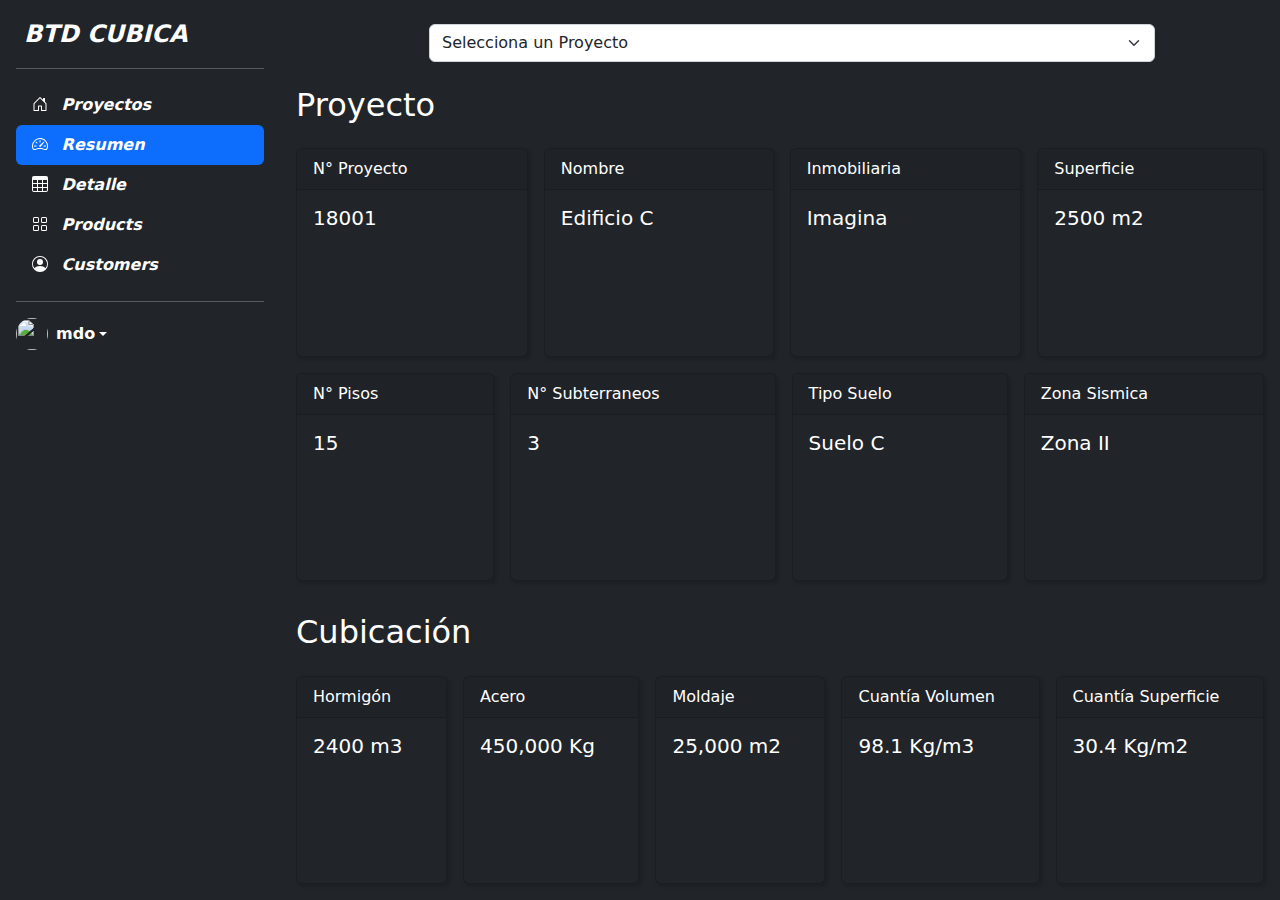
==== commit 6d138145: "updates" ====
--- a/pages/dashboard.html
+++ b/pages/dashboard.html
@@ -102,10 +102,10 @@
       <i class="bi bi-list" style="font-size: 1.5rem;"></i>
     </button> -->
     <h1 class="visually-hidden">Sidebars examples</h1>
-    <div class="d-flex flex-column flex-shrink-0 p-3 text-bg-dark d-none d-sm-inline" style="width: 280px; height: 100vh;" id="navBarDesktop">
+    <div class="d-flex flex-column flex-shrink-0 p-3 text-bg-dark d-none d-sm-inline shadow" style="width: 280px; " id="navBarDesktop">
       <a href="https://www.btd.cl" class="d-flex align-items-center mb-3 mb-md-0 me-md-auto text-white text-decoration-none">
-        <i class="bi bi-list mx-2" style="font-size: 1.5rem;"></i>
-        <span class="fs-4 mx-2 fst-italic fw-semibold">CUBICA</span>
+        <!-- <i class="bi bi-list mx-2" style="font-size: 1.5rem;"></i> -->
+        <span class="fs-4 mx-2 fst-italic fw-semibold">BTD CUBICA</span>
       </a>
       <hr>
       <ul class="nav nav-pills flex-column mb-auto fst-italic fw-semibold">
@@ -169,13 +169,13 @@
       </div>
     </div>
 
-    <a class="d-block p-0 link-light text-decoration-none position-absolute" data-bs-toggle="collapse" href="#navBarMobile" role="button" aria-expanded="false" aria-controls="navBarMobile">
+    <a class="d-block d-sm-none p-0 m-2 link-light text-decoration-none position-absolute" data-bs-toggle="collapse" href="#navBarMobile" role="button" aria-expanded="false" aria-controls="navBarMobile">
       <button type="button" class="btn btn-dark" >
         <i class="bi bi-list" style="font-size: 2rem;"></i>
       </button>
     </a>
     
-    <div class="d-flex flex-column flex-shrink-0 bg-dark d-sm-none justify-content-center align-items-center offcanvas offcanvas-start" style="width: auto;" id="navBarMobile">
+    <div class="d-flex flex-column flex-shrink-0 bg-dark d-sm-none justify-content-center align-items-center offcanvas offcanvas-start card-shadow" style="width: auto;" id="navBarMobile">
 
       <ul class="nav nav-pills nav-flush flex-column mb-auto text-center ">
         <li class="nav-item">
@@ -221,7 +221,7 @@
     <div class="col d-flex flex-column overflow-auto bg-dark scroll p-3 gap-2 gap-sm-3">
       <input type="file" name="cbc" id="cbcExcel" src="../database/cubicaciones.xlsm" style="display: none;">
       <!-- <input class="form-control my-3 w-50 align-self-center" id="searchInput" type="text" placeholder="Buscar" aria-label="default input example" onkeyup="tableSearch()"> -->
-      <select class="form-select my-2  align-self-center" aria-label="Default select example" id="proyectselector"  onchange="proyectListChange()">
+      <select class="form-select my-2 w-75 ms-4 align-self-center" aria-label="Default select example" id="proyectselector"  onchange="proyectListChange()">
         <option selected>Selecciona un Proyecto</option>
       </select>
       
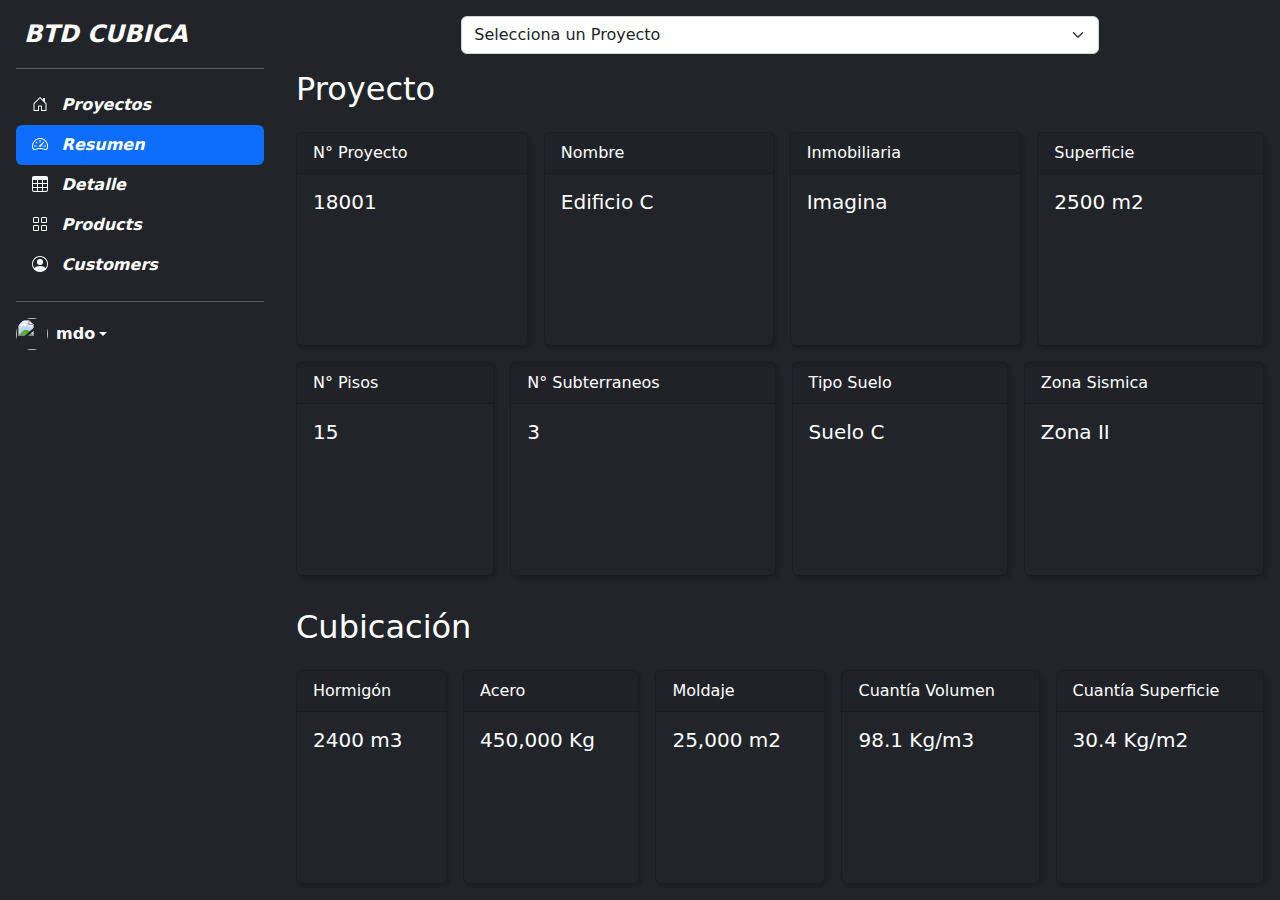
==== commit 49d538ca: "entrega 2" ====
--- a/pages/dashboard.html
+++ b/pages/dashboard.html
@@ -169,37 +169,38 @@
       </div>
     </div>
 
-    <a class="d-block d-sm-none p-0 m-2 link-light text-decoration-none position-absolute" data-bs-toggle="collapse" href="#navBarMobile" role="button" aria-expanded="false" aria-controls="navBarMobile">
-      <button type="button" class="btn btn-dark" >
-        <i class="bi bi-list" style="font-size: 2rem;"></i>
-      </button>
-    </a>
+
     
     <div class="d-flex flex-column flex-shrink-0 bg-dark d-sm-none justify-content-center align-items-center offcanvas offcanvas-start card-shadow" style="width: auto;" id="navBarMobile">
 
       <ul class="nav nav-pills nav-flush flex-column mb-auto text-center ">
         <li class="nav-item">
-          <a class="d-block py-3 link-light border-bottom rounded-0" data-bs-toggle="collapse" href="#navBarMobile" role="button" aria-expanded="false" aria-controls="navBarMobile">
+          <a class="nav-link p-4 link-light border-bottom rounded-0" data-bs-toggle="collapse" href="#navBarMobile" role="button" aria-expanded="false" aria-controls="navBarMobile">
             <button type="button" class="btn-close btn-close-white" aria-label="Close"></button>
           </a>
         </li>
-        <li>
-          <a href="#" class="nav-link active link-light py-3 border-bottom rounded-0" title="Resumen" data-bs-toggle="tooltip" data-bs-placement="right">
+        <li class="nav-item">
+          <a href="./home.html"class="nav-link link-light p-4 border-bottom rounded-0" aria-current="page" title="Home" data-bs-toggle="tooltip" data-bs-placement="right">
+            <svg class="bi pe-none" width="24" height="24" role="img" aria-label="Home"><use xlink:href="#home"/></svg>
+          </a>
+        </li>
+        <li>
+          <a href="#" class="nav-link active link-light p-4 border-bottom rounded-0" title="Resumen" data-bs-toggle="tooltip" data-bs-placement="right">
             <svg class="bi pe-none" width="24" height="24" role="img" aria-label="Dashboard"><use xlink:href="#speedometer2"/></svg>
           </a>
         </li>
         <li>
-          <a href="./detalle.html" class="nav-link link-light py-3 border-bottom rounded-0" title="Detalle" data-bs-toggle="tooltip" data-bs-placement="right">
+          <a href="./detalle.html" class="nav-link link-light p-4 border-bottom rounded-0" title="Detalle" data-bs-toggle="tooltip" data-bs-placement="right">
             <svg class="bi pe-none" width="24" height="24" role="img" aria-label="Orders"><use xlink:href="#table"/></svg>
           </a>
         </li>
         <li>
-          <a href="#" class="nav-link link-light py-3 border-bottom rounded-0" title="Products" data-bs-toggle="tooltip" data-bs-placement="right">
+          <a href="#" class="nav-link link-light p-4 border-bottom rounded-0" title="Products" data-bs-toggle="tooltip" data-bs-placement="right">
             <svg class="bi pe-none" width="24" height="24" role="img" aria-label="Products"><use xlink:href="#grid"/></svg>
           </a>
         </li>
         <li>
-          <a href="#" class="nav-link link-light py-3 border-bottom rounded-0" title="Customers" data-bs-toggle="tooltip" data-bs-placement="right">
+          <a href="#" class="nav-link link-light p-4 border-bottom rounded-0" title="Customers" data-bs-toggle="tooltip" data-bs-placement="right">
             <svg class="bi pe-none" width="24" height="24" role="img" aria-label="Customers"><use xlink:href="#people-circle"/></svg>
           </a>
         </li>
@@ -218,12 +219,27 @@
       </div>
     </div>
 
-    <div class="col d-flex flex-column overflow-auto bg-dark scroll p-3 gap-2 gap-sm-3">
+
+
+    <div class="container-fluid d-flex flex-column overflow-auto bg-dark scroll p-3 gap-2 gap-sm-3">
       <input type="file" name="cbc" id="cbcExcel" src="../database/cubicaciones.xlsm" style="display: none;">
       <!-- <input class="form-control my-3 w-50 align-self-center" id="searchInput" type="text" placeholder="Buscar" aria-label="default input example" onkeyup="tableSearch()"> -->
-      <select class="form-select my-2 w-75 ms-4 align-self-center" aria-label="Default select example" id="proyectselector"  onchange="proyectListChange()">
-        <option selected>Selecciona un Proyecto</option>
-      </select>
+
+        <div class="row">
+          <div class="col-2">
+            <a class="d-block d-sm-none link-light text-decoration-none" data-bs-toggle="collapse" href="#navBarMobile" role="button" aria-expanded="false" aria-controls="navBarMobile">
+              <button type="button" class="btn btn-dark btn-sm" >
+                <i class="bi bi-list" style="font-size: 2rem;"></i>
+              </button>
+            </a>
+          </div>
+          <div class="col-8 align-self-center">
+            <select class="form-select align-self-center" aria-label="Default select example" id="proyectselector"  onchange="proyectListChange()">
+              <option selected>Selecciona un Proyecto</option>
+            </select>
+          </div>
+        </div>
+ 
       
       <h2 class="text-white">Proyecto</h2>
       <div class="d-flex flex-row gap-2 gap-sm-3 flex-fill flex-wrap">
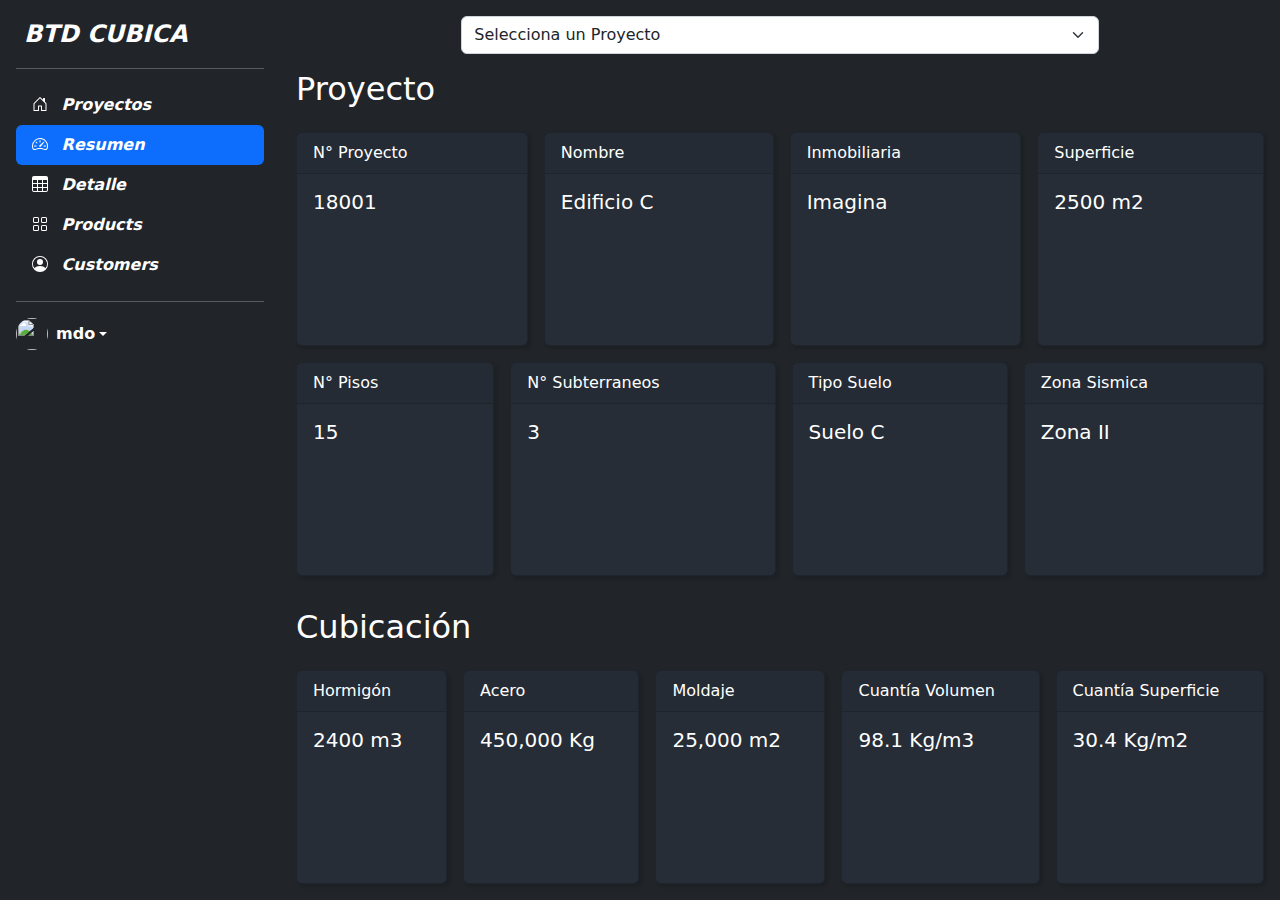
==== commit becf16e1: "colors" ====
--- a/pages/dashboard.html
+++ b/pages/dashboard.html
@@ -171,7 +171,7 @@
 
 
     
-    <div class="d-flex flex-column flex-shrink-0 bg-dark d-sm-none justify-content-center align-items-center offcanvas offcanvas-start card-shadow" style="width: auto;" id="navBarMobile">
+    <div class="d-flex flex-column flex-shrink-0 bg d-sm-none justify-content-center align-items-center offcanvas offcanvas-start card-shadow" style="width: auto;" id="navBarMobile">
 
       <ul class="nav nav-pills nav-flush flex-column mb-auto text-center ">
         <li class="nav-item">
@@ -244,7 +244,7 @@
       <h2 class="text-white">Proyecto</h2>
       <div class="d-flex flex-row gap-2 gap-sm-3 flex-fill flex-wrap">
 
-        <div class="card card-shadow bg-dark text-white flex-fill" style="max-width: auto;" id="card_Codigo">
+        <div class="card card-shadow bg text-white flex-fill" style="max-width: auto;" id="card_Codigo">
           <div class="card-header">N° Proyecto</div>
           <div class="card-body">
             <h5 class="card-title">18001</h5>
@@ -252,7 +252,7 @@
           </div>
         </div>
 
-        <div class="card card-shadow bg-dark text-white flex-fill" style="max-width: auto;" id="card_Proyecto">
+        <div class="card card-shadow bg text-white flex-fill" style="max-width: auto;" id="card_Proyecto">
           <div class="card-header">Nombre</div>
           <div class="card-body">
             <h5 class="card-title">Edificio C</h5>
@@ -260,7 +260,7 @@
           </div>
         </div>
   
-        <div class="card card-shadow bg-dark text-white flex-fill" style="max-width: auto;" id="card_Inmobiliaria">
+        <div class="card card-shadow bg text-white flex-fill" style="max-width: auto;" id="card_Inmobiliaria">
           <div class="card-header">Inmobiliaria</div>
           <div class="card-body">
             <h5 class="card-title">Imagina</h5>
@@ -268,7 +268,7 @@
           </div>
         </div>
 
-        <div class="card card-shadow bg-dark text-white flex-fill" style="max-width: auto;" id="card_Superficie">
+        <div class="card card-shadow bg text-white flex-fill" style="max-width: auto;" id="card_Superficie">
           <div class="card-header">Superficie</div>
           <div class="card-body">
             <h5 class="card-title">2500 m2</h5>
@@ -280,7 +280,7 @@
 
       <div class="d-flex flex-row gap-2 gap-sm-3 flex-fill flex-wrap">
 
-        <div class="card card-shadow card-transition bg-dark text-white flex-fill" style="max-width: auto;" id="card_Pisos">
+        <div class="card card-shadow card-transition bg text-white flex-fill" style="max-width: auto;" id="card_Pisos">
           <div class="card-header">N° Pisos</div>
           <div class="card-body">
             <h5 class="card-title">15</h5>
@@ -288,7 +288,7 @@
           </div>
         </div>
 
-        <div class="card card-shadow card-transition bg-dark text-white flex-fill" style="max-width: auto;" id="card_Subs">
+        <div class="card card-shadow card-transition bg text-white flex-fill" style="max-width: auto;" id="card_Subs">
           <div class="card-header">N° Subterraneos</div>
           <div class="card-body">
             <h5 class="card-title">3</h5>
@@ -296,7 +296,7 @@
           </div>
         </div>
 
-        <div class="card card-shadow card-transition bg-dark text-white flex-fill" style="max-width: auto;" id="card_Suelo">
+        <div class="card card-shadow card-transition bg text-white flex-fill" style="max-width: auto;" id="card_Suelo">
           <div class="card-header">Tipo Suelo</div>
           <div class="card-body">
             <h5 class="card-title">Suelo C</h5>
@@ -304,7 +304,7 @@
           </div>
         </div>
 
-        <div class="card card-shadow card-transition bg-dark text-white flex-fill" style="max-width: auto;" id="card_Zona">
+        <div class="card card-shadow card-transition bg text-white flex-fill" style="max-width: auto;" id="card_Zona">
           <div class="card-header">Zona Sismica</div>
           <div class="card-body">
             <h5 class="card-title">Zona II</h5>
@@ -317,7 +317,7 @@
       <h2 class="text-white mt-3">Cubicación</h2>
       <div class="d-flex flex-row  gap-2 gap-sm-3 flex-fill flex-wrap">
 
-          <div class="card card-shadow card-transition bg-dark text-white flex-fill" style="max-width: auto;" id="card_Hormigon">
+          <div class="card card-shadow card-transition bg text-white flex-fill" style="max-width: auto;" id="card_Hormigon">
             <div class="card-header">Hormigón</div>
             <div class="card-body">
               <h5 class="card-title">2400 m3</h5>
@@ -325,7 +325,7 @@
             </div>
           </div>
 
-          <div class="card card-shadow card-transition bg-dark text-white flex-fill" style="max-width: auto;" id="card_Acero">
+          <div class="card card-shadow card-transition bg text-white flex-fill" style="max-width: auto;" id="card_Acero">
             <div class="card-header">Acero</div>
             <div class="card-body">
               <h5 class="card-title">450,000 Kg</h5>
@@ -333,7 +333,7 @@
             </div>
           </div>
 
-          <div class="card card-shadow card-transition bg-dark text-white flex-fill" style="max-width: auto;" id="card_Moldaje">
+          <div class="card card-shadow card-transition bg text-white flex-fill" style="max-width: auto;" id="card_Moldaje">
             <div class="card-header">Moldaje</div>
             <div class="card-body">
               <h5 class="card-title">25,000 m2</h5>
@@ -341,7 +341,7 @@
             </div>
           </div>
 
-          <div class="card card-shadow card-transition bg-dark text-white flex-fill" style="max-width: auto;" id="card_CuantiaV">
+          <div class="card card-shadow card-transition bg text-white flex-fill" style="max-width: auto;" id="card_CuantiaV">
             <div class="card-header">Cuantía Volumen</div>
             <div class="card-body">
               <h5 class="card-title">98.1 Kg/m3</h5>
@@ -349,7 +349,7 @@
             </div>
           </div>
 
-          <div class="card card-shadow card-transition bg-dark text-white flex-fill" style="max-width: auto;" id="card_CuantiaS">
+          <div class="card card-shadow card-transition bg text-white flex-fill" style="max-width: auto;" id="card_CuantiaS">
             <div class="card-header">Cuantía Superficie</div>
             <div class="card-body">
               <h5 class="card-title">30.4 Kg/m2</h5>
--- a/css/style.css
+++ b/css/style.css
@@ -65,3 +65,7 @@
 .card-transition{
     transition: all 1s ease;
 }
+
+.bg{
+    background-color: rgb(38, 45, 54);
+}
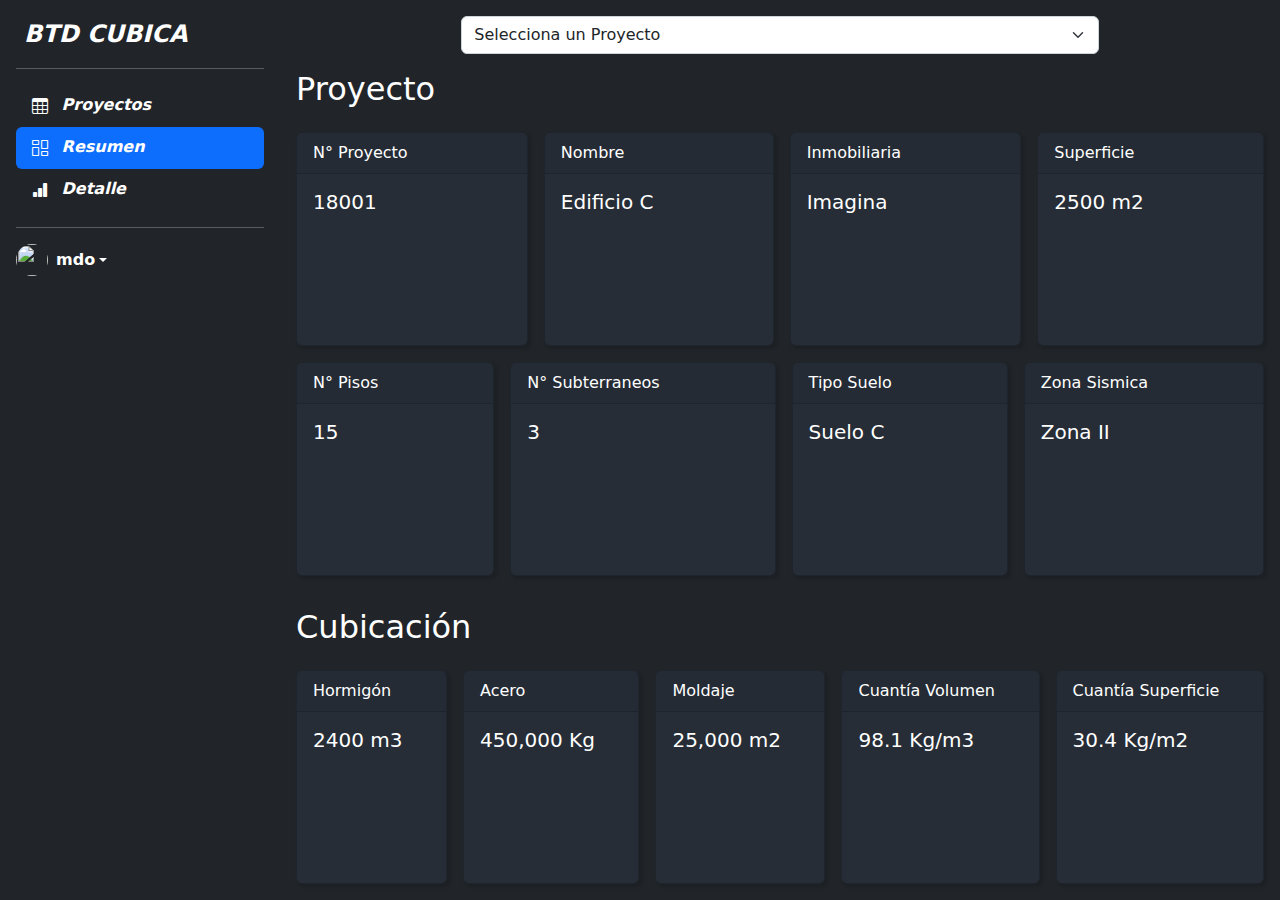
==== commit 70df0d5a: "icons" ====
--- a/pages/dashboard.html
+++ b/pages/dashboard.html
@@ -17,85 +17,6 @@
 </head>
 
 <body>
-
-  <svg xmlns="http://www.w3.org/2000/svg" style="display: none;">
-    <symbol id="bootstrap" viewBox="0 0 118 94">
-      <title>Bootstrap</title>
-      <path fill-rule="evenodd" clip-rule="evenodd"
-        d="M24.509 0c-6.733 0-11.715 5.893-11.492 12.284.214 6.14-.064 14.092-2.066 20.577C8.943 39.365 5.547 43.485 0 44.014v5.972c5.547.529 8.943 4.649 10.951 11.153 2.002 6.485 2.28 14.437 2.066 20.577C12.794 88.106 17.776 94 24.51 94H93.5c6.733 0 11.714-5.893 11.491-12.284-.214-6.14.064-14.092 2.066-20.577 2.009-6.504 5.396-10.624 10.943-11.153v-5.972c-5.547-.529-8.934-4.649-10.943-11.153-2.002-6.484-2.28-14.437-2.066-20.577C105.214 5.894 100.233 0 93.5 0H24.508zM80 57.863C80 66.663 73.436 72 62.543 72H44a2 2 0 01-2-2V24a2 2 0 012-2h18.437c9.083 0 15.044 4.92 15.044 12.474 0 5.302-4.01 10.049-9.119 10.88v.277C75.317 46.394 80 51.21 80 57.863zM60.521 28.34H49.948v14.934h8.905c6.884 0 10.68-2.772 10.68-7.727 0-4.643-3.264-7.207-9.012-7.207zM49.948 49.2v16.458H60.91c7.167 0 10.964-2.876 10.964-8.281 0-5.406-3.903-8.178-11.425-8.178H49.948z">
-      </path>
-    </symbol>
-    <symbol id="home" viewBox="0 0 16 16">
-      <path
-        d="M8.354 1.146a.5.5 0 0 0-.708 0l-6 6A.5.5 0 0 0 1.5 7.5v7a.5.5 0 0 0 .5.5h4.5a.5.5 0 0 0 .5-.5v-4h2v4a.5.5 0 0 0 .5.5H14a.5.5 0 0 0 .5-.5v-7a.5.5 0 0 0-.146-.354L13 5.793V2.5a.5.5 0 0 0-.5-.5h-1a.5.5 0 0 0-.5.5v1.293L8.354 1.146zM2.5 14V7.707l5.5-5.5 5.5 5.5V14H10v-4a.5.5 0 0 0-.5-.5h-3a.5.5 0 0 0-.5.5v4H2.5z" />
-    </symbol>
-    <symbol id="speedometer2" viewBox="0 0 16 16">
-      <path
-        d="M8 4a.5.5 0 0 1 .5.5V6a.5.5 0 0 1-1 0V4.5A.5.5 0 0 1 8 4zM3.732 5.732a.5.5 0 0 1 .707 0l.915.914a.5.5 0 1 1-.708.708l-.914-.915a.5.5 0 0 1 0-.707zM2 10a.5.5 0 0 1 .5-.5h1.586a.5.5 0 0 1 0 1H2.5A.5.5 0 0 1 2 10zm9.5 0a.5.5 0 0 1 .5-.5h1.5a.5.5 0 0 1 0 1H12a.5.5 0 0 1-.5-.5zm.754-4.246a.389.389 0 0 0-.527-.02L7.547 9.31a.91.91 0 1 0 1.302 1.258l3.434-4.297a.389.389 0 0 0-.029-.518z" />
-      <path fill-rule="evenodd"
-        d="M0 10a8 8 0 1 1 15.547 2.661c-.442 1.253-1.845 1.602-2.932 1.25C11.309 13.488 9.475 13 8 13c-1.474 0-3.31.488-4.615.911-1.087.352-2.49.003-2.932-1.25A7.988 7.988 0 0 1 0 10zm8-7a7 7 0 0 0-6.603 9.329c.203.575.923.876 1.68.63C4.397 12.533 6.358 12 8 12s3.604.532 4.923.96c.757.245 1.477-.056 1.68-.631A7 7 0 0 0 8 3z" />
-    </symbol>
-    <symbol id="table" viewBox="0 0 16 16">
-      <path
-        d="M0 2a2 2 0 0 1 2-2h12a2 2 0 0 1 2 2v12a2 2 0 0 1-2 2H2a2 2 0 0 1-2-2V2zm15 2h-4v3h4V4zm0 4h-4v3h4V8zm0 4h-4v3h3a1 1 0 0 0 1-1v-2zm-5 3v-3H6v3h4zm-5 0v-3H1v2a1 1 0 0 0 1 1h3zm-4-4h4V8H1v3zm0-4h4V4H1v3zm5-3v3h4V4H6zm4 4H6v3h4V8z" />
-    </symbol>
-    <symbol id="people-circle" viewBox="0 0 16 16">
-      <path d="M11 6a3 3 0 1 1-6 0 3 3 0 0 1 6 0z" />
-      <path fill-rule="evenodd"
-        d="M0 8a8 8 0 1 1 16 0A8 8 0 0 1 0 8zm8-7a7 7 0 0 0-5.468 11.37C3.242 11.226 4.805 10 8 10s4.757 1.225 5.468 2.37A7 7 0 0 0 8 1z" />
-    </symbol>
-    <symbol id="grid" viewBox="0 0 16 16">
-      <path
-        d="M1 2.5A1.5 1.5 0 0 1 2.5 1h3A1.5 1.5 0 0 1 7 2.5v3A1.5 1.5 0 0 1 5.5 7h-3A1.5 1.5 0 0 1 1 5.5v-3zM2.5 2a.5.5 0 0 0-.5.5v3a.5.5 0 0 0 .5.5h3a.5.5 0 0 0 .5-.5v-3a.5.5 0 0 0-.5-.5h-3zm6.5.5A1.5 1.5 0 0 1 10.5 1h3A1.5 1.5 0 0 1 15 2.5v3A1.5 1.5 0 0 1 13.5 7h-3A1.5 1.5 0 0 1 9 5.5v-3zm1.5-.5a.5.5 0 0 0-.5.5v3a.5.5 0 0 0 .5.5h3a.5.5 0 0 0 .5-.5v-3a.5.5 0 0 0-.5-.5h-3zM1 10.5A1.5 1.5 0 0 1 2.5 9h3A1.5 1.5 0 0 1 7 10.5v3A1.5 1.5 0 0 1 5.5 15h-3A1.5 1.5 0 0 1 1 13.5v-3zm1.5-.5a.5.5 0 0 0-.5.5v3a.5.5 0 0 0 .5.5h3a.5.5 0 0 0 .5-.5v-3a.5.5 0 0 0-.5-.5h-3zm6.5.5A1.5 1.5 0 0 1 10.5 9h3a1.5 1.5 0 0 1 1.5 1.5v3a1.5 1.5 0 0 1-1.5 1.5h-3A1.5 1.5 0 0 1 9 13.5v-3zm1.5-.5a.5.5 0 0 0-.5.5v3a.5.5 0 0 0 .5.5h3a.5.5 0 0 0 .5-.5v-3a.5.5 0 0 0-.5-.5h-3z" />
-    </symbol>
-    <symbol id="collection" viewBox="0 0 16 16">
-      <path
-        d="M2.5 3.5a.5.5 0 0 1 0-1h11a.5.5 0 0 1 0 1h-11zm2-2a.5.5 0 0 1 0-1h7a.5.5 0 0 1 0 1h-7zM0 13a1.5 1.5 0 0 0 1.5 1.5h13A1.5 1.5 0 0 0 16 13V6a1.5 1.5 0 0 0-1.5-1.5h-13A1.5 1.5 0 0 0 0 6v7zm1.5.5A.5.5 0 0 1 1 13V6a.5.5 0 0 1 .5-.5h13a.5.5 0 0 1 .5.5v7a.5.5 0 0 1-.5.5h-13z" />
-    </symbol>
-    <symbol id="calendar3" viewBox="0 0 16 16">
-      <path
-        d="M14 0H2a2 2 0 0 0-2 2v12a2 2 0 0 0 2 2h12a2 2 0 0 0 2-2V2a2 2 0 0 0-2-2zM1 3.857C1 3.384 1.448 3 2 3h12c.552 0 1 .384 1 .857v10.286c0 .473-.448.857-1 .857H2c-.552 0-1-.384-1-.857V3.857z" />
-      <path
-        d="M6.5 7a1 1 0 1 0 0-2 1 1 0 0 0 0 2zm3 0a1 1 0 1 0 0-2 1 1 0 0 0 0 2zm3 0a1 1 0 1 0 0-2 1 1 0 0 0 0 2zm-9 3a1 1 0 1 0 0-2 1 1 0 0 0 0 2zm3 0a1 1 0 1 0 0-2 1 1 0 0 0 0 2zm3 0a1 1 0 1 0 0-2 1 1 0 0 0 0 2zm3 0a1 1 0 1 0 0-2 1 1 0 0 0 0 2zm-9 3a1 1 0 1 0 0-2 1 1 0 0 0 0 2zm3 0a1 1 0 1 0 0-2 1 1 0 0 0 0 2zm3 0a1 1 0 1 0 0-2 1 1 0 0 0 0 2z" />
-    </symbol>
-    <symbol id="chat-quote-fill" viewBox="0 0 16 16">
-      <path
-        d="M16 8c0 3.866-3.582 7-8 7a9.06 9.06 0 0 1-2.347-.306c-.584.296-1.925.864-4.181 1.234-.2.032-.352-.176-.273-.362.354-.836.674-1.95.77-2.966C.744 11.37 0 9.76 0 8c0-3.866 3.582-7 8-7s8 3.134 8 7zM7.194 6.766a1.688 1.688 0 0 0-.227-.272 1.467 1.467 0 0 0-.469-.324l-.008-.004A1.785 1.785 0 0 0 5.734 6C4.776 6 4 6.746 4 7.667c0 .92.776 1.666 1.734 1.666.343 0 .662-.095.931-.26-.137.389-.39.804-.81 1.22a.405.405 0 0 0 .011.59c.173.16.447.155.614-.01 1.334-1.329 1.37-2.758.941-3.706a2.461 2.461 0 0 0-.227-.4zM11 9.073c-.136.389-.39.804-.81 1.22a.405.405 0 0 0 .012.59c.172.16.446.155.613-.01 1.334-1.329 1.37-2.758.942-3.706a2.466 2.466 0 0 0-.228-.4 1.686 1.686 0 0 0-.227-.273 1.466 1.466 0 0 0-.469-.324l-.008-.004A1.785 1.785 0 0 0 10.07 6c-.957 0-1.734.746-1.734 1.667 0 .92.777 1.666 1.734 1.666.343 0 .662-.095.931-.26z" />
-    </symbol>
-    <symbol id="cpu-fill" viewBox="0 0 16 16">
-      <path d="M6.5 6a.5.5 0 0 0-.5.5v3a.5.5 0 0 0 .5.5h3a.5.5 0 0 0 .5-.5v-3a.5.5 0 0 0-.5-.5h-3z" />
-      <path
-        d="M5.5.5a.5.5 0 0 0-1 0V2A2.5 2.5 0 0 0 2 4.5H.5a.5.5 0 0 0 0 1H2v1H.5a.5.5 0 0 0 0 1H2v1H.5a.5.5 0 0 0 0 1H2v1H.5a.5.5 0 0 0 0 1H2A2.5 2.5 0 0 0 4.5 14v1.5a.5.5 0 0 0 1 0V14h1v1.5a.5.5 0 0 0 1 0V14h1v1.5a.5.5 0 0 0 1 0V14h1v1.5a.5.5 0 0 0 1 0V14a2.5 2.5 0 0 0 2.5-2.5h1.5a.5.5 0 0 0 0-1H14v-1h1.5a.5.5 0 0 0 0-1H14v-1h1.5a.5.5 0 0 0 0-1H14v-1h1.5a.5.5 0 0 0 0-1H14A2.5 2.5 0 0 0 11.5 2V.5a.5.5 0 0 0-1 0V2h-1V.5a.5.5 0 0 0-1 0V2h-1V.5a.5.5 0 0 0-1 0V2h-1V.5zm1 4.5h3A1.5 1.5 0 0 1 11 6.5v3A1.5 1.5 0 0 1 9.5 11h-3A1.5 1.5 0 0 1 5 9.5v-3A1.5 1.5 0 0 1 6.5 5z" />
-    </symbol>
-    <symbol id="gear-fill" viewBox="0 0 16 16">
-      <path
-        d="M9.405 1.05c-.413-1.4-2.397-1.4-2.81 0l-.1.34a1.464 1.464 0 0 1-2.105.872l-.31-.17c-1.283-.698-2.686.705-1.987 1.987l.169.311c.446.82.023 1.841-.872 2.105l-.34.1c-1.4.413-1.4 2.397 0 2.81l.34.1a1.464 1.464 0 0 1 .872 2.105l-.17.31c-.698 1.283.705 2.686 1.987 1.987l.311-.169a1.464 1.464 0 0 1 2.105.872l.1.34c.413 1.4 2.397 1.4 2.81 0l.1-.34a1.464 1.464 0 0 1 2.105-.872l.31.17c1.283.698 2.686-.705 1.987-1.987l-.169-.311a1.464 1.464 0 0 1 .872-2.105l.34-.1c1.4-.413 1.4-2.397 0-2.81l-.34-.1a1.464 1.464 0 0 1-.872-2.105l.17-.31c.698-1.283-.705-2.686-1.987-1.987l-.311.169a1.464 1.464 0 0 1-2.105-.872l-.1-.34zM8 10.93a2.929 2.929 0 1 1 0-5.86 2.929 2.929 0 0 1 0 5.858z" />
-    </symbol>
-    <symbol id="speedometer" viewBox="0 0 16 16">
-      <path
-        d="M8 2a.5.5 0 0 1 .5.5V4a.5.5 0 0 1-1 0V2.5A.5.5 0 0 1 8 2zM3.732 3.732a.5.5 0 0 1 .707 0l.915.914a.5.5 0 1 1-.708.708l-.914-.915a.5.5 0 0 1 0-.707zM2 8a.5.5 0 0 1 .5-.5h1.586a.5.5 0 0 1 0 1H2.5A.5.5 0 0 1 2 8zm9.5 0a.5.5 0 0 1 .5-.5h1.5a.5.5 0 0 1 0 1H12a.5.5 0 0 1-.5-.5zm.754-4.246a.389.389 0 0 0-.527-.02L7.547 7.31A.91.91 0 1 0 8.85 8.569l3.434-4.297a.389.389 0 0 0-.029-.518z" />
-      <path fill-rule="evenodd"
-        d="M6.664 15.889A8 8 0 1 1 9.336.11a8 8 0 0 1-2.672 15.78zm-4.665-4.283A11.945 11.945 0 0 1 8 10c2.186 0 4.236.585 6.001 1.606a7 7 0 1 0-12.002 0z" />
-    </symbol>
-    <symbol id="toggles2" viewBox="0 0 16 16">
-      <path d="M9.465 10H12a2 2 0 1 1 0 4H9.465c.34-.588.535-1.271.535-2 0-.729-.195-1.412-.535-2z" />
-      <path
-        d="M6 15a3 3 0 1 0 0-6 3 3 0 0 0 0 6zm0 1a4 4 0 1 1 0-8 4 4 0 0 1 0 8zm.535-10a3.975 3.975 0 0 1-.409-1H4a1 1 0 0 1 0-2h2.126c.091-.355.23-.69.41-1H4a2 2 0 1 0 0 4h2.535z" />
-      <path d="M14 4a4 4 0 1 1-8 0 4 4 0 0 1 8 0z" />
-    </symbol>
-    <symbol id="tools" viewBox="0 0 16 16">
-      <path
-        d="M1 0L0 1l2.2 3.081a1 1 0 0 0 .815.419h.07a1 1 0 0 1 .708.293l2.675 2.675-2.617 2.654A3.003 3.003 0 0 0 0 13a3 3 0 1 0 5.878-.851l2.654-2.617.968.968-.305.914a1 1 0 0 0 .242 1.023l3.356 3.356a1 1 0 0 0 1.414 0l1.586-1.586a1 1 0 0 0 0-1.414l-3.356-3.356a1 1 0 0 0-1.023-.242L10.5 9.5l-.96-.96 2.68-2.643A3.005 3.005 0 0 0 16 3c0-.269-.035-.53-.102-.777l-2.14 2.141L12 4l-.364-1.757L13.777.102a3 3 0 0 0-3.675 3.68L7.462 6.46 4.793 3.793a1 1 0 0 1-.293-.707v-.071a1 1 0 0 0-.419-.814L1 0zm9.646 10.646a.5.5 0 0 1 .708 0l3 3a.5.5 0 0 1-.708.708l-3-3a.5.5 0 0 1 0-.708zM3 11l.471.242.529.026.287.445.445.287.026.529L5 13l-.242.471-.026.529-.445.287-.287.445-.529.026L3 15l-.471-.242L2 14.732l-.287-.445L1.268 14l-.026-.529L1 13l.242-.471.026-.529.445-.287.287-.445.529-.026L3 11z" />
-    </symbol>
-    <symbol id="chevron-right" viewBox="0 0 16 16">
-      <path fill-rule="evenodd"
-        d="M4.646 1.646a.5.5 0 0 1 .708 0l6 6a.5.5 0 0 1 0 .708l-6 6a.5.5 0 0 1-.708-.708L10.293 8 4.646 2.354a.5.5 0 0 1 0-.708z" />
-    </symbol>
-    <symbol id="geo-fill" viewBox="0 0 16 16">
-      <path fill-rule="evenodd"
-        d="M4 4a4 4 0 1 1 4.5 3.969V13.5a.5.5 0 0 1-1 0V7.97A4 4 0 0 1 4 3.999zm2.493 8.574a.5.5 0 0 1-.411.575c-.712.118-1.28.295-1.655.493a1.319 1.319 0 0 0-.37.265.301.301 0 0 0-.057.09V14l.002.008a.147.147 0 0 0 .016.033.617.617 0 0 0 .145.15c.165.13.435.27.813.395.751.25 1.82.414 3.024.414s2.273-.163 3.024-.414c.378-.126.648-.265.813-.395a.619.619 0 0 0 .146-.15.148.148 0 0 0 .015-.033L12 14v-.004a.301.301 0 0 0-.057-.09 1.318 1.318 0 0 0-.37-.264c-.376-.198-.943-.375-1.655-.493a.5.5 0 1 1 .164-.986c.77.127 1.452.328 1.957.594C12.5 13 13 13.4 13 14c0 .426-.26.752-.544.977-.29.228-.68.413-1.116.558-.878.293-2.059.465-3.34.465-1.281 0-2.462-.172-3.34-.465-.436-.145-.826-.33-1.116-.558C3.26 14.752 3 14.426 3 14c0-.599.5-1 .961-1.243.505-.266 1.187-.467 1.957-.594a.5.5 0 0 1 .575.411z" />
-    </symbol>
-  </svg>
 
   <main class="d-flex flex-nowrap ">
     <!-- <button class="btn btn-secondary m-2 position-absolute rounded-circle bg-dark">
@@ -110,30 +31,24 @@
       <hr>
       <ul class="nav nav-pills flex-column mb-auto fst-italic fw-semibold">
         <li class="nav-item">
-          <a href="./home.html" class="nav-link text-white" aria-current="page">
-            <svg class="bi pe-none me-2" width="16" height="16">
-              <use xlink:href="#home" />
-            </svg>
+          <a href="./home.html" class="nav-link text-white" >
+            <i class="bi bi-table me-2"></i>
             Proyectos
           </a>
         </li>
         <li>
-          <a href="#" class="nav-link text-white active">
-            <svg class="bi pe-none me-2" width="16" height="16">
-              <use xlink:href="#speedometer2" />
-            </svg>
+          <a href="#" class="nav-link text-white active" aria-current="page">
+            <i class="bi bi-columns-gap me-2"></i>
             Resumen
           </a>
         </li>
         <li>
           <a href="./detalle.html" class="nav-link text-white">
-            <svg class="bi pe-none me-2" width="16" height="16">
-              <use xlink:href="#table" />
-            </svg>
+            <i class="bi bi-bar-chart-fill me-2"></i>
             Detalle
           </a>
         </li>
-        <li>
+        <!-- <li>
           <a href="#" class="nav-link text-white">
             <svg class="bi pe-none me-2" width="16" height="16">
               <use xlink:href="#grid" />
@@ -148,7 +63,7 @@
             </svg>
             Customers
           </a>
-        </li>
+        </li> -->
       </ul>
       <hr>
       <div class="dropdown">
@@ -171,7 +86,7 @@
 
 
     
-    <div class="d-flex flex-column flex-shrink-0 bg d-sm-none justify-content-center align-items-center offcanvas offcanvas-start card-shadow" style="width: auto;" id="navBarMobile">
+    <div class="d-flex flex-column flex-shrink-0 bg-dark d-sm-none justify-content-center align-items-center offcanvas offcanvas-start card-shadow" style="width: auto;" id="navBarMobile">
 
       <ul class="nav nav-pills nav-flush flex-column mb-auto text-center ">
         <li class="nav-item">
@@ -180,21 +95,21 @@
           </a>
         </li>
         <li class="nav-item">
-          <a href="./home.html"class="nav-link link-light p-4 border-bottom rounded-0" aria-current="page" title="Home" data-bs-toggle="tooltip" data-bs-placement="right">
-            <svg class="bi pe-none" width="24" height="24" role="img" aria-label="Home"><use xlink:href="#home"/></svg>
+          <a href="./home.html"class="nav-link link-light p-4 border-bottom rounded-0" aria-current="page" title="Proyectos" data-bs-toggle="tooltip" data-bs-placement="right">
+            <i class="bi bi-table" style="font-size: 24px;"></i>
           </a>
         </li>
         <li>
           <a href="#" class="nav-link active link-light p-4 border-bottom rounded-0" title="Resumen" data-bs-toggle="tooltip" data-bs-placement="right">
-            <svg class="bi pe-none" width="24" height="24" role="img" aria-label="Dashboard"><use xlink:href="#speedometer2"/></svg>
+            <i class="bi bi-columns-gap" style="font-size: 24px;"></i>
           </a>
         </li>
         <li>
           <a href="./detalle.html" class="nav-link link-light p-4 border-bottom rounded-0" title="Detalle" data-bs-toggle="tooltip" data-bs-placement="right">
-            <svg class="bi pe-none" width="24" height="24" role="img" aria-label="Orders"><use xlink:href="#table"/></svg>
-          </a>
-        </li>
-        <li>
+            <i class="bi bi-bar-chart-fill" style="font-size: 24px;"></i>
+          </a>
+        </li>
+        <!-- <li>
           <a href="#" class="nav-link link-light p-4 border-bottom rounded-0" title="Products" data-bs-toggle="tooltip" data-bs-placement="right">
             <svg class="bi pe-none" width="24" height="24" role="img" aria-label="Products"><use xlink:href="#grid"/></svg>
           </a>
@@ -203,7 +118,7 @@
           <a href="#" class="nav-link link-light p-4 border-bottom rounded-0" title="Customers" data-bs-toggle="tooltip" data-bs-placement="right">
             <svg class="bi pe-none" width="24" height="24" role="img" aria-label="Customers"><use xlink:href="#people-circle"/></svg>
           </a>
-        </li>
+        </li> -->
       </ul>
       <div class="dropdown border-top px-2">
         <a href="#" class="d-flex align-items-center justify-content-center py-3 link-light text-decoration-none dropdown-toggle" data-bs-toggle="dropdown" aria-expanded="false">
